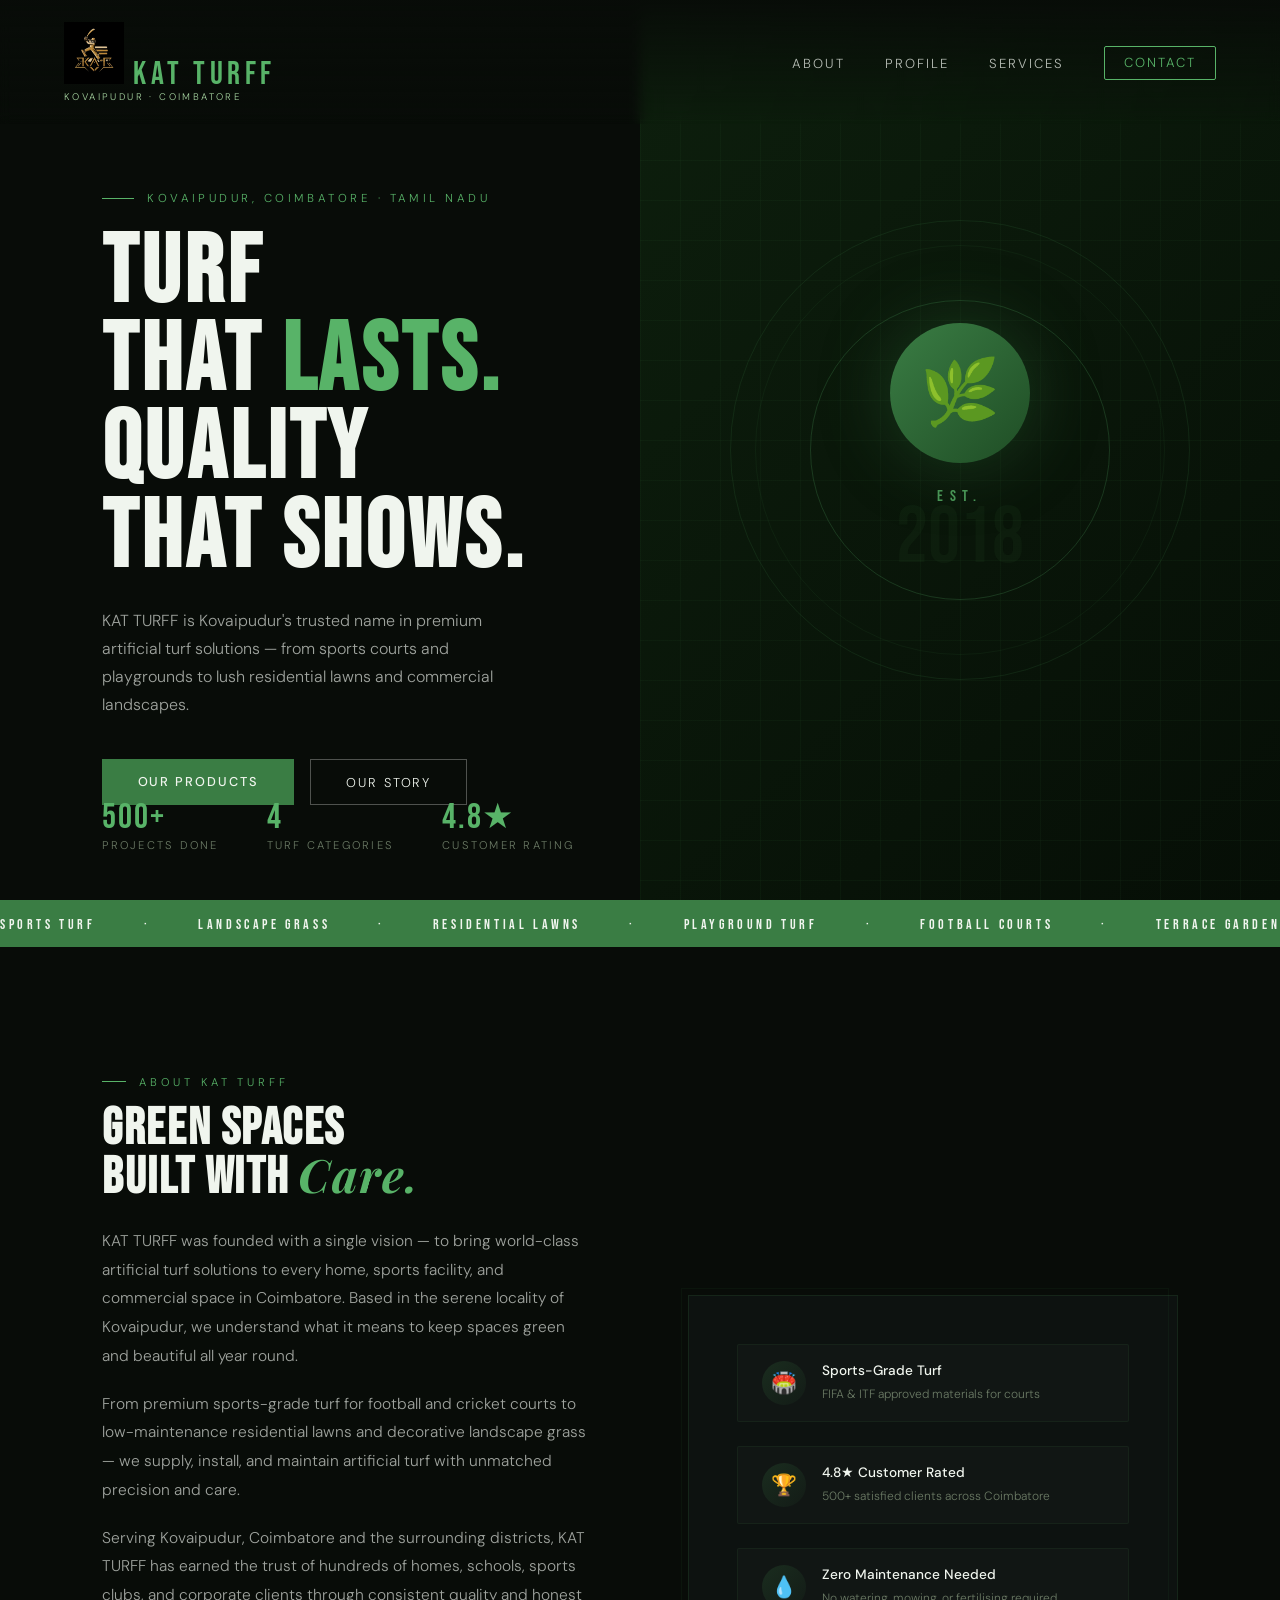
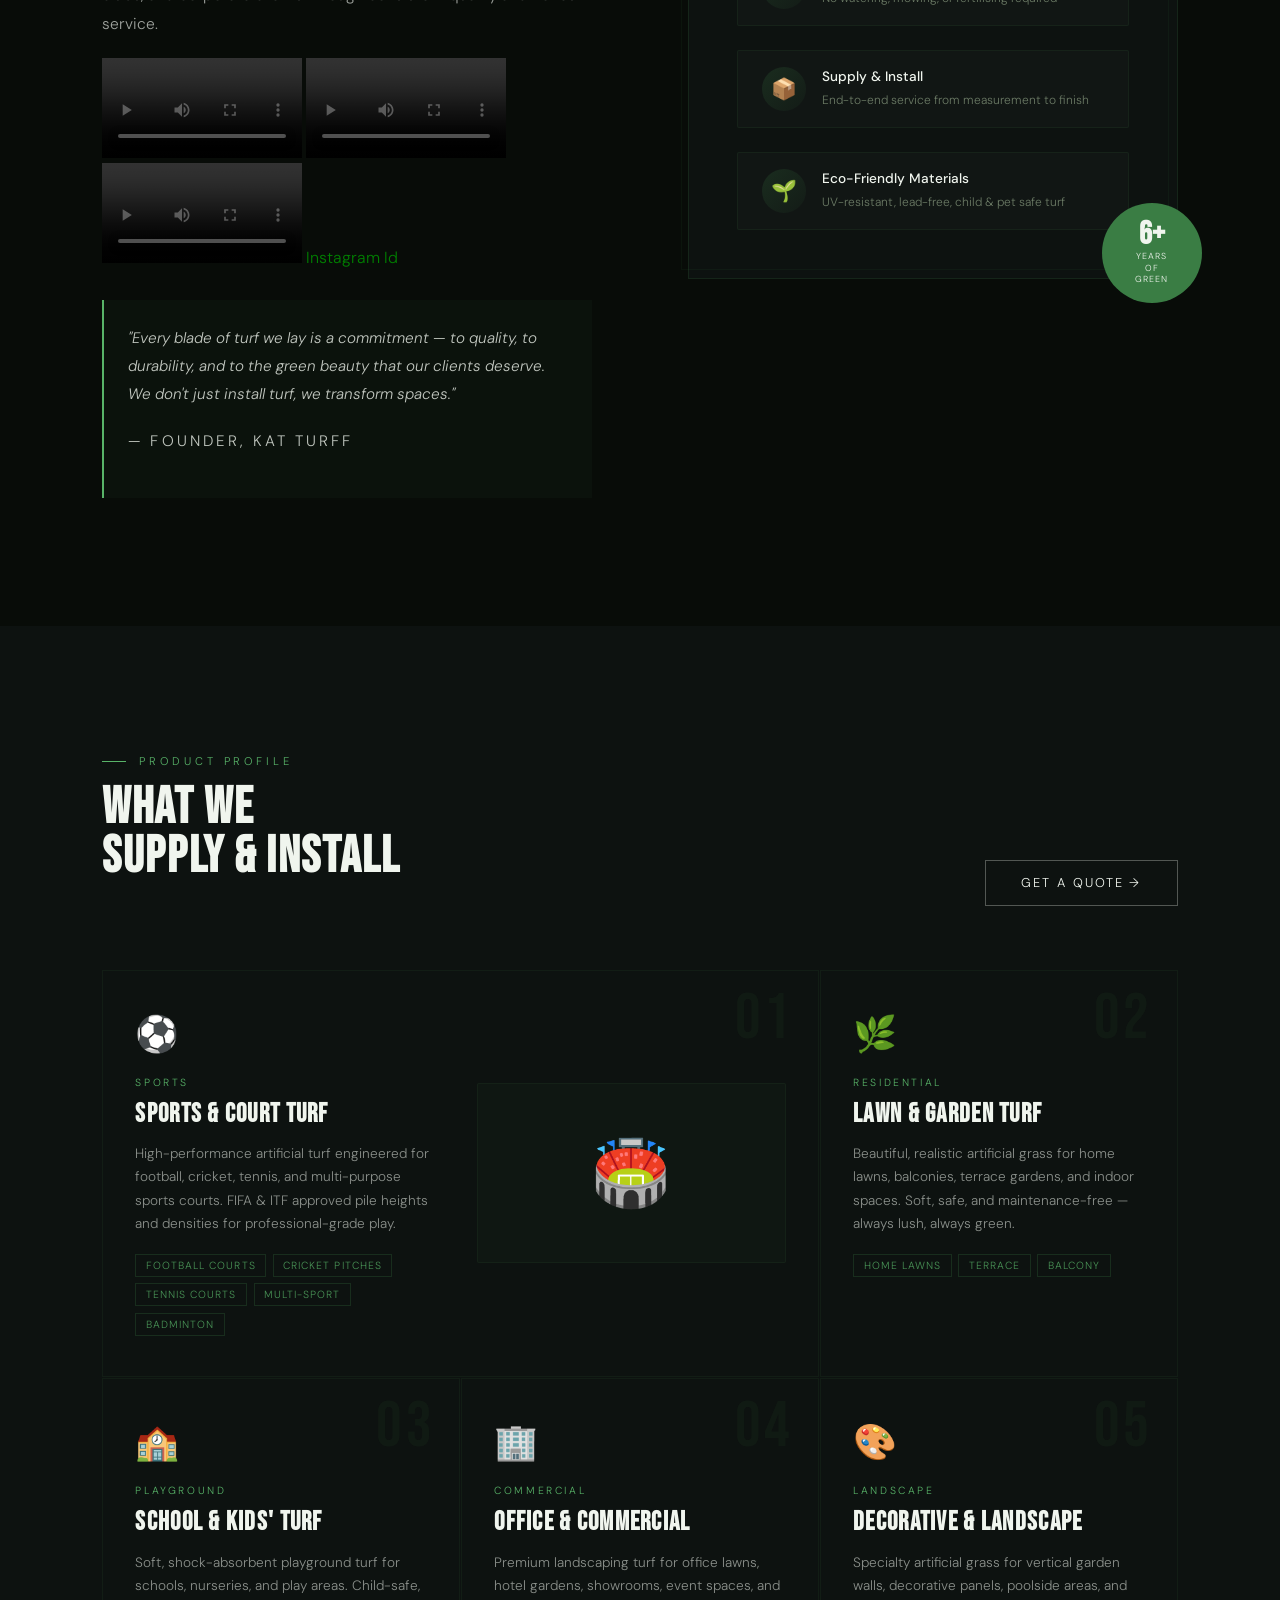
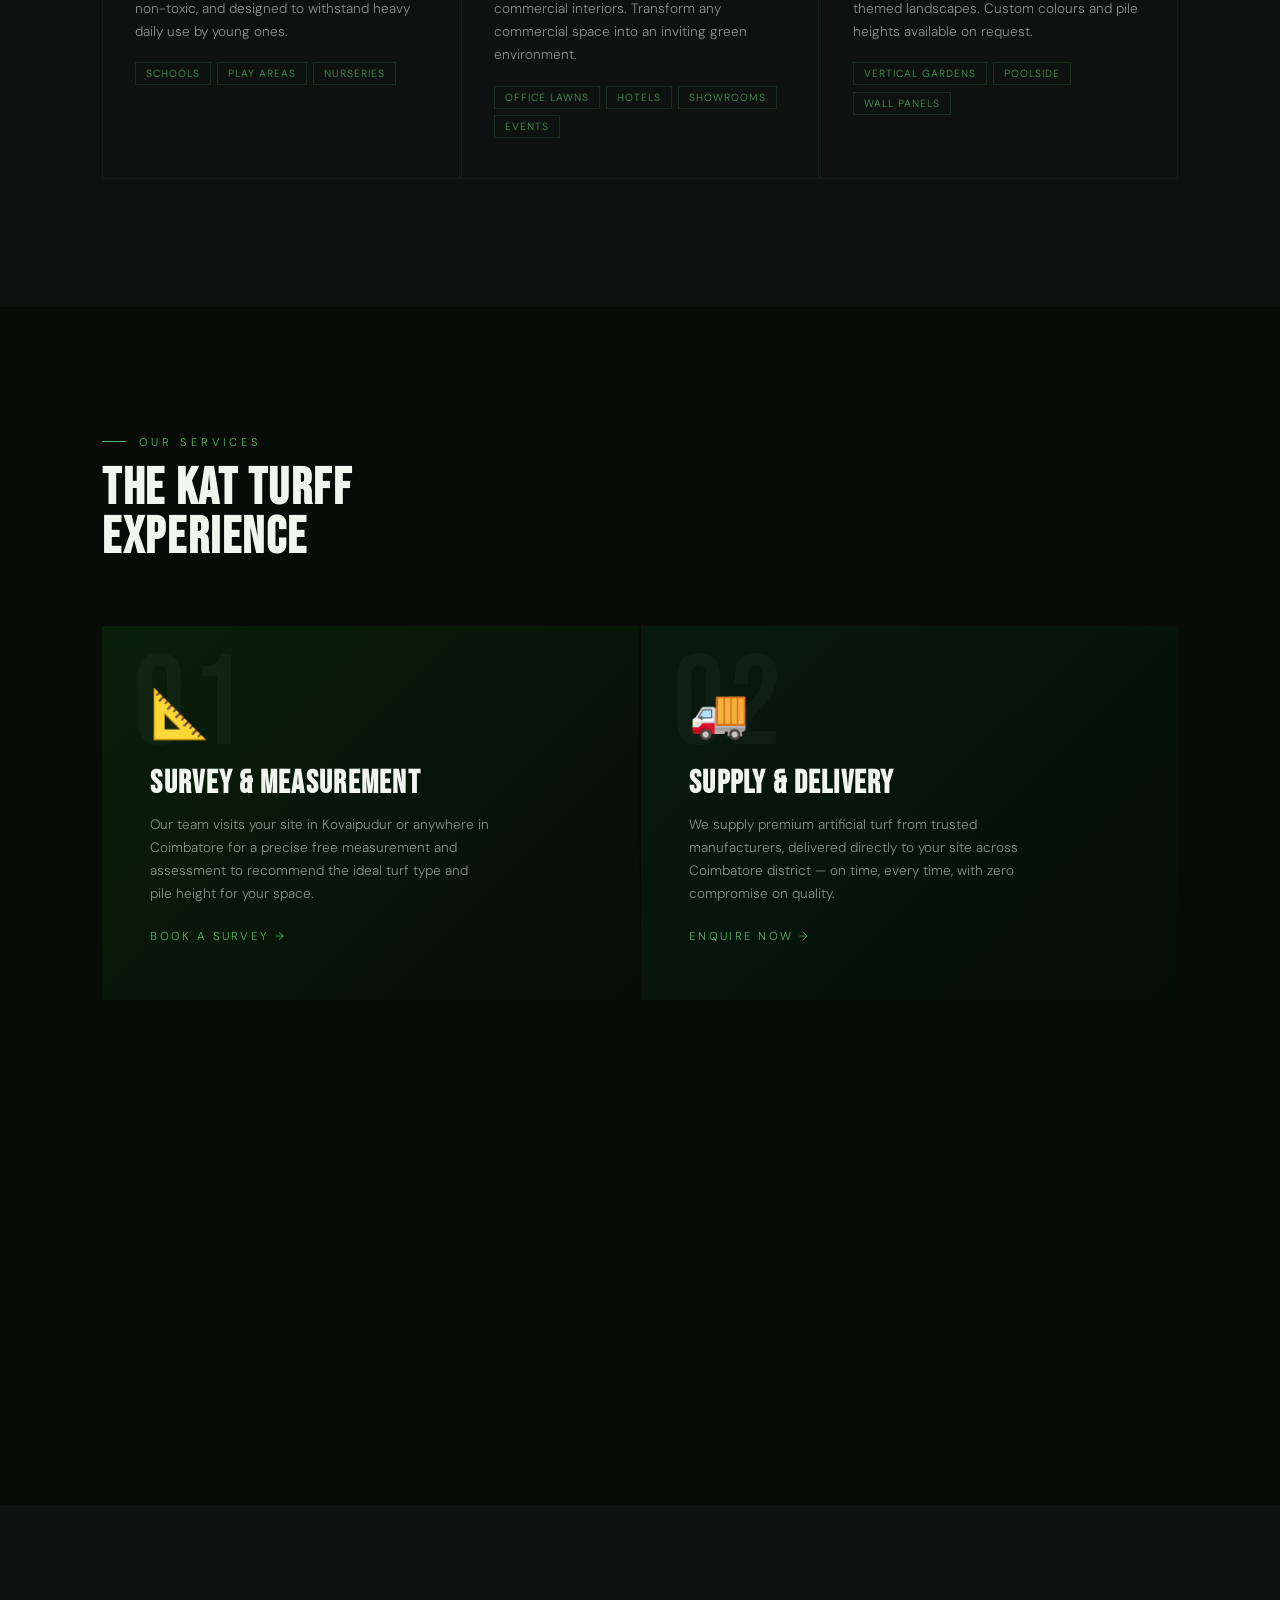
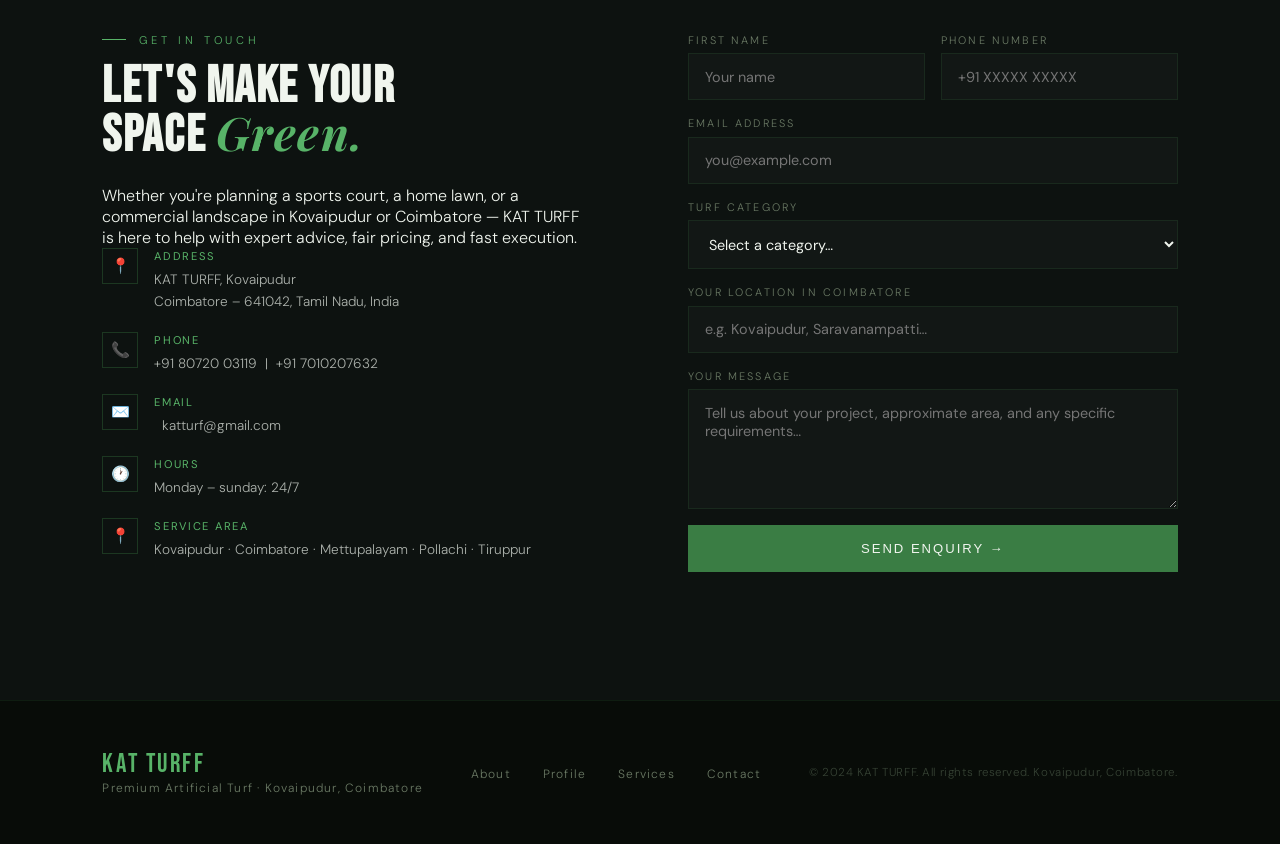
==== katturff-website.html @ ce722fb8 "first commit" ====
<!DOCTYPE html>
<html lang="en">
<head>
<meta charset="UTF-8">
<meta name="viewport" content="width=device-width, initial-scale=1.0">
<title>KAT TURFF — Premium Artificial Turf, Kovaipudur</title>
<link rel="icon" href="kat.jpeg">
<link href="https://fonts.googleapis.com/css2?family=Bebas+Neue&family=DM+Sans:ital,wght@0,300;0,400;0,500;1,300&family=Playfair+Display:ital@1&display=swap" rel="stylesheet">
<link rel="stylesheet" href="style.css">
</head>
<body>

<!-- NAV -->
<nav>
  <a href="#" class="nav-logo">
    
    <div>
      <img src="kat-removebg-preview.png" width="60px">
      KAT TURFF
      <span class="nav-logo-sub"> Kovaipudur · Coimbatore</span>
    </div>
  </a>
  <ul class="nav-links">
    <li><a href="#about">About</a></li>
    <li><a href="#profile">Profile</a></li>
    <li><a href="#services">Services</a></li>
    <li><a href="#contact" class="nav-cta">Contact</a></li>
  </ul>
</nav>

<!-- HERO -->
<section id="hero">
  <div class="hero-left">
    <p class="hero-tag">Kovaipudur, Coimbatore · Tamil Nadu</p>
    <h1>TURF<br>THAT <span>LASTS.</span><br>QUALITY<br>THAT SHOWS.</h1>
    <p class="hero-desc">KAT TURFF is Kovaipudur's trusted name in premium artificial turf solutions — from sports courts and playgrounds to lush residential lawns and commercial landscapes.</p>
    <div class="hero-btns">
      <a href="#profile" class="btn-primary">Our Products</a>
      <a href="#about" class="btn-outline">Our Story</a>
    </div>
    <div class="hero-stats">
      <div class="stat">
        <div class="stat-num">500+</div>
        <div class="stat-label">Projects Done</div>
      </div>
      <div class="stat">
        <div class="stat-num">4</div>
        <div class="stat-label">Turf Categories</div>
      </div>
      <div class="stat">
        <div class="stat-num">4.8★</div>
        <div class="stat-label">Customer Rating</div>
      </div>
    </div>
  </div>

  <div class="hero-right">
    <div class="hero-visual">
      <div class="hero-ring"></div>
      <div class="hero-ring-2"></div>
      <div class="hero-centerpiece">
        <div class="hero-icon-wrap">🌿</div>
        <div class="hero-since">Est.</div>
        <div class="hero-since-year">2018</div>
      </div>
    </div>
  </div>
</section>

<!-- TICKER STRIP -->
<div class="strip">
  <div class="strip-inner">
    <span>Sports Turf</span>
    
    <span>·</span>
    <span>Landscape Grass</span>
    <span>·</span>
    <span>Residential Lawns</span>
    <span>·</span>
    <span>Playground Turf</span>
    <span>·</span>
    <span>Football Courts</span>
    <span>·</span>
    <span>Terrace Gardens</span>
    <span>·</span>
    <span>Commercial Spaces</span>
    <span>·</span>
    <span>Sports Turf</span>
    <span>·</span>
    <span>Landscape Grass</span>
    <span>·</span>
    <span>Residential Lawns</span>
    <span>·</span>
    <span>Playground Turf</span>
    <span>·</span>
    <span>Football Courts</span>
    <span>·</span>
    <span>Terrace Gardens</span>
    <span>·</span>
    <span>Commercial Spaces</span>
    <span>·</span>
  </div>
</div>

<!-- ABOUT -->
<section id="about">
  <div class="about-text fade-up">
    <div class="section-eyebrow">About KAT TURFF</div>
    <h2>Green Spaces<br>Built with <em>Care.</em></h2>
    <p>KAT TURFF was founded with a single vision — to bring world-class artificial turf solutions to every home, sports facility, and commercial space in Coimbatore. Based in the serene locality of Kovaipudur, we understand what it means to keep spaces green and beautiful all year round.</p>
    <p>From premium sports-grade turf for football and cricket courts to low-maintenance residential lawns and decorative landscape grass — we supply, install, and maintain artificial turf with unmatched precision and care.</p>
    <p>Serving Kovaipudur, Coimbatore and the surrounding districts, KAT TURFF has earned the trust of hundreds of homes, schools, sports clubs, and corporate clients through consistent quality and honest service.</p>
     <video autoplay controls src="video.mp4" width="200px"></video>
     <video autoplay controls src="video2.mp4" width="200px"></video>
      <video autoplay controls src="video3.mp4" width="200px"></video>
      <a class="insta" href="https://www.instagram.com/kat_turf_cbe?igsh=czhsZWZicXdpN24w">instagram id</a>
    <div class="founder-card">
      <p>"Every blade of turf we lay is a commitment — to quality, to durability, and to the green beauty that our clients deserve. We don't just install turf, we transform spaces."</p>
      <p class="founder-name">— Founder, KAT TURFF</p>
    </div>
  </div>

  <div class="about-visual fade-up">
    <div class="about-img-wrap">
      <div class="about-pill">
        <div class="about-pill-icon">🏟️</div>
        <div class="about-pill-text">
          <strong>Sports-Grade Turf</strong>
          <span>FIFA & ITF approved materials for courts</span>
        </div>
      </div>
      <div class="about-pill">
        <div class="about-pill-icon">🏆</div>
        <div class="about-pill-text">
          <strong>4.8★ Customer Rated</strong>
          <span>500+ satisfied clients across Coimbatore</span>
        </div>
      </div>
      <div class="about-pill">
        <div class="about-pill-icon">💧</div>
        <div class="about-pill-text">
          <strong>Zero Maintenance Needed</strong>
          <span>No watering, mowing, or fertilising required</span>
        </div>
      </div>
      <div class="about-pill">
        <div class="about-pill-icon">📦</div>
        <div class="about-pill-text">
          <strong>Supply & Install</strong>
          <span>End-to-end service from measurement to finish</span>
        </div>
      </div>
      <div class="about-pill">
        <div class="about-pill-icon">🌱</div>
        <div class="about-pill-text">
          <strong>Eco-Friendly Materials</strong>
          <span>UV-resistant, lead-free, child & pet safe turf</span>
        </div>
      </div>
    </div>
    <div class="about-badge">
      <strong>6+</strong>
      <small>Years<br>of<br>Green</small>
    </div>
  </div>
</section>

<!-- PROFILE -->
<section id="profile">
  <div class="section-header fade-up">
    <div>
      <div class="section-eyebrow">Product Profile</div>
      <h2>What We<br>Supply & Install</h2>
    </div>
    <a href="#contact" class="btn-outline" style="white-space:nowrap">Get a Quote →</a>
  </div>

  <div class="profile-grid">

    <div class="profile-card featured fade-up">
      <div>
        <div class="profile-num">01</div>
        <span class="profile-icon">⚽</span>
        <div class="profile-cat">Sports</div>
        <h3>Sports & Court Turf</h3>
        <p>High-performance artificial turf engineered for football, cricket, tennis, and multi-purpose sports courts. FIFA & ITF approved pile heights and densities for professional-grade play.</p>
        <div class="profile-items">
          <span class="profile-tag">Football Courts</span>
          <span class="profile-tag">Cricket Pitches</span>
          <span class="profile-tag">Tennis Courts</span>
          <span class="profile-tag">Multi-Sport</span>
          <span class="profile-tag">Badminton</span>
        </div>
      </div>
      <div class="profile-visual-block">🏟️</div>
    </div>

    <div class="profile-card fade-up">
      <div class="profile-num">02</div>
      <span class="profile-icon">🌿</span>
      <div class="profile-cat">Residential</div>
      <h3>Lawn & Garden Turf</h3>
      <p>Beautiful, realistic artificial grass for home lawns, balconies, terrace gardens, and indoor spaces. Soft, safe, and maintenance-free — always lush, always green.</p>
      <div class="profile-items">
        <span class="profile-tag">Home Lawns</span>
        <span class="profile-tag">Terrace</span>
        <span class="profile-tag">Balcony</span>
      </div>
    </div>

    <div class="profile-card fade-up">
      <div class="profile-num">03</div>
      <span class="profile-icon">🏫</span>
      <div class="profile-cat">Playground</div>
      <h3>School & Kids' Turf</h3>
      <p>Soft, shock-absorbent playground turf for schools, nurseries, and play areas. Child-safe, non-toxic, and designed to withstand heavy daily use by young ones.</p>
      <div class="profile-items">
        <span class="profile-tag">Schools</span>
        <span class="profile-tag">Play Areas</span>
        <span class="profile-tag">Nurseries</span>
      </div>
    </div>

    <div class="profile-card fade-up">
      <div class="profile-num">04</div>
      <span class="profile-icon">🏢</span>
      <div class="profile-cat">Commercial</div>
      <h3>Office & Commercial</h3>
      <p>Premium landscaping turf for office lawns, hotel gardens, showrooms, event spaces, and commercial interiors. Transform any commercial space into an inviting green environment.</p>
      <div class="profile-items">
        <span class="profile-tag">Office Lawns</span>
        <span class="profile-tag">Hotels</span>
        <span class="profile-tag">Showrooms</span>
        <span class="profile-tag">Events</span>
      </div>
    </div>

    <div class="profile-card fade-up">
      <div class="profile-num">05</div>
      <span class="profile-icon">🎨</span>
      <div class="profile-cat">Landscape</div>
      <h3>Decorative & Landscape</h3>
      <p>Specialty artificial grass for vertical garden walls, decorative panels, poolside areas, and themed landscapes. Custom colours and pile heights available on request.</p>
      <div class="profile-items">
        <span class="profile-tag">Vertical Gardens</span>
        <span class="profile-tag">Poolside</span>
        <span class="profile-tag">Wall Panels</span>
      </div>
    </div>

  </div>
</section>

<!-- SERVICES -->
<section id="services">
  <div class="section-eyebrow fade-up">Our Services</div>
  <h2 class="fade-up">The KAT TURFF<br>Experience</h2>

  <div class="services-grid">

    <div class="service-card sport fade-up">
      <div class="service-border"></div>
      <div class="service-bg-num">01</div>
      <div class="service-icon">📐</div>
      <h3>Survey & Measurement</h3>
      <p>Our team visits your site in Kovaipudur or anywhere in Coimbatore for a precise free measurement and assessment to recommend the ideal turf type and pile height for your space.</p>
      <a href="#contact" class="service-link">Book a Survey →</a>
    </div>

    <div class="service-card landscape fade-up">
      <div class="service-border"></div>
      <div class="service-bg-num">02</div>
      <div class="service-icon">🚚</div>
      <h3>Supply & Delivery</h3>
      <p>We supply premium artificial turf from trusted manufacturers, delivered directly to your site across Coimbatore district — on time, every time, with zero compromise on quality.</p>
      <a href="#contact" class="service-link">Enquire Now →</a>
    </div>

    <div class="service-card residential fade-up">
      <div class="service-border"></div>
      <div class="service-bg-num">03</div>
      <div class="service-icon">🔧</div>
      <h3>Professional Installation</h3>
      <p>Skilled installation crew for all surface types — concrete, mud, wood, or existing flooring. Proper base preparation, jointing, and infill done right for a lasting, seamless finish.</p>
      <a href="#contact" class="service-link">Get Installed →</a>
    </div>

    <div class="service-card playground fade-up">
      <div class="service-border"></div>
      <div class="service-bg-num">04</div>
      <div class="service-icon">🛠️</div>
      <h3>Maintenance & Repair</h3>
      <p>Post-installation care, repairs, and periodic maintenance packages to keep your turf looking pristine for years. Serving homes, schools, clubs, and corporates across Coimbatore.</p>
      <a href="#contact" class="service-link">Schedule Care →</a>
    </div>

  </div>
</section>

<!-- CONTACT -->
<section id="contact">
  <div class="fade-up">
    <div class="section-eyebrow">Get In Touch</div>
    <h2>Let's Make Your<br>Space <em>Green.</em></h2>
    <p>Whether you're planning a sports court, a home lawn, or a commercial landscape in Kovaipudur or Coimbatore — KAT TURFF is here to help with expert advice, fair pricing, and fast execution.</p>

    <div class="contact-details">
      <div class="contact-item">
        <div class="contact-item-icon">📍</div>
        <div class="contact-item-text">
          <strong>Address</strong>
          KAT TURFF, Kovaipudur<br>
          Coimbatore – 641042, Tamil Nadu, India
        </div>
      </div>
      <div class="contact-item">
        <div class="contact-item-icon">📞</div>
        <div class="contact-item-text">
          <strong>Phone</strong>
          +91 80720 03119 &nbsp;|&nbsp; +91 7010207632
        </div>
      </div>
      <div class="contact-item">
        <div class="contact-item-icon">✉️</div>
        <div class="contact-item-text">
          <strong>Email</strong>
          &nbsp; katturf@gmail.com
        </div>
      </div>
      <div class="contact-item">
        <div class="contact-item-icon">🕐</div>
        <div class="contact-item-text">
          <strong>Hours</strong>
          Monday – sunday: 24/7
        </div>
      </div>
      <div class="contact-item">
        <div class="contact-item-icon">📍</div>
        <div class="contact-item-text">
          <strong>Service Area</strong>
          Kovaipudur · Coimbatore · Mettupalayam · Pollachi · Tiruppur
        </div>
      </div>
    </div>
  </div>

  <div class="fade-up">
    <div class="contact-form">
      <div class="form-row">
        <div class="form-group">
          <label>First Name</label>
          <input type="text" placeholder="Your name">
        </div>
        <div class="form-group">
          <label>Phone Number</label>
          <input type="tel" placeholder="+91 XXXXX XXXXX">
        </div>
      </div>
      <div class="form-group">
        <label>Email Address</label>
        <input type="email" placeholder="you@example.com">
      </div>
      <div class="form-group">
        <label>Turf Category</label>
        <select>
          <option value="">Select a category…</option>
          <option>Sports & Court Turf</option>
          <option>Residential Lawn & Garden</option>
          <option>School & Playground Turf</option>
          <option>Commercial & Office Landscape</option>
          <option>Decorative & Vertical Garden</option>
          <option>Maintenance / Repair</option>
        </select>
      </div>
      <div class="form-group">
        <label>Your Location in Coimbatore</label>
        <input type="text" placeholder="e.g. Kovaipudur, Saravanampatti…">
      </div>
      <div class="form-group">
        <label>Your Message</label>
        <textarea placeholder="Tell us about your project, approximate area, and any specific requirements…"></textarea>
      </div>
      <button class="btn-primary" style="width:100%;padding:1rem;font-size:0.82rem;border:none;cursor:pointer;" onclick="alert('Thank you! KAT TURFF will get back to you shortly.')">
        Send Enquiry →
      </button>
    </div>
  </div>
</section>

<!-- FOOTER -->
<footer>
  <div>
    <div class="footer-logo">KAT TURFF</div>
    <div class="footer-tagline">Premium Artificial Turf · Kovaipudur, Coimbatore</div>
  </div>
  <ul class="footer-links">
    <li><a href="#about">About</a></li>
    <li><a href="#profile">Profile</a></li>
    <li><a href="#services">Services</a></li>
    <li><a href="#contact">Contact</a></li>
  </ul>
  <div class="footer-copy">© 2024 KAT TURFF. All rights reserved. Kovaipudur, Coimbatore.</div>
</footer>

<script>
  // Scroll animation
  const observer = new IntersectionObserver((entries) => {
    entries.forEach((entry, i) => {
      if (entry.isIntersecting) {
        setTimeout(() => entry.target.classList.add('visible'), i * 100);
      }
    });
  }, { threshold: 0.12 });

  document.querySelectorAll('.fade-up').forEach(el => observer.observe(el));
</script>
</body>
</html>
---- style.css ----
:root {
    --black: #080c08;
    --white: #f0f5ee;
    --green: #3a7d44;
    --green-light: #58b368;
    --green-pale: #a8d5a2;
    --earth: #5c4a2a;
    --muted: #6b7a65;
    --card-bg: #0d1210;
    --dark-green: #1a2e1a;
  }

  *, *::before, *::after { box-sizing: border-box; margin: 0; padding: 0; }
  html { scroll-behavior: smooth; }

  body {
    background: var(--black);
    color: var(--white);
    font-family: 'DM Sans', sans-serif;
    font-weight: 300;
    overflow-x: hidden;
  }

  /* ── NAV ── */
  nav {
    position: fixed; top: 0; left: 0; right: 0; z-index: 100;
    display: flex; align-items: center; justify-content: space-between;
    padding: 1.4rem 5vw;
    background: linear-gradient(to bottom, rgba(8,12,8,0.97), transparent);
    backdrop-filter: blur(6px);
  }
  .insta{
    text-decoration: none;
    text-transform: capitalize;
    color: green;
    margin-bottom: 2px var(--black);
  }

  .nav-logo {
    font-family: 'Bebas Neue', sans-serif;
    font-size: 2rem;
    letter-spacing: 0.14em;
    color: var(--green-light);
    text-decoration: none;
    display: flex; align-items: center; gap: 0.5rem;
  }
  .nav-logo-sub {
    font-family: 'DM Sans', sans-serif;
    font-size: 0.6rem;
    letter-spacing: 0.25em;
    text-transform: uppercase;
    color: var(--green-pale);
    font-weight: 300;
    display: block;
    line-height: 1;
    margin-top: -2px;
  }

  .nav-links { display: flex; gap: 2.5rem; list-style: none; }
  .nav-links a {
    color: var(--white);
    text-decoration: none;
    font-size: 0.82rem;
    letter-spacing: 0.15em;
    text-transform: uppercase;
    opacity: 0.75;
    transition: opacity 0.2s, color 0.2s;
  }
  .nav-links a:hover { opacity: 1; color: var(--green-light); }

  .nav-cta {
    border: 1px solid var(--green-light);
    color: var(--green-light) !important;
    padding: 0.45rem 1.2rem;
    border-radius: 2px;
    opacity: 1 !important;
  }
  .nav-cta:hover { background: var(--green-light); color: var(--black) !important; }

  /* ── HERO ── */
  #hero {
    min-height: 100vh;
    display: grid;
    grid-template-columns: 1fr 1fr;
    position: relative;
    overflow: hidden;
  }

  .hero-left {
    display: flex; flex-direction: column; justify-content: center;
    padding: 10rem 5vw 4rem 8vw;
    position: relative; z-index: 2;
  }

  .hero-tag {
    font-size: 0.72rem;
    letter-spacing: 0.3em;
    text-transform: uppercase;
    color: var(--green-light);
    margin-bottom: 1.5rem;
    display: flex; align-items: center; gap: 0.8rem;
  }
  .hero-tag::before { content: ''; width: 2rem; height: 1px; background: var(--green-light); }

  h1 {
    font-family: 'Bebas Neue', sans-serif;
    font-size: clamp(3.5rem, 7.5vw, 7.5rem);
    line-height: 0.92;
    letter-spacing: 0.04em;
    margin-bottom: 1.5rem;
  }
  h1 span { color: var(--green-light); }

  .hero-desc {
    max-width: 420px;
    font-size: 1rem;
    line-height: 1.75;
    color: rgba(240,245,238,0.65);
    margin-bottom: 2.5rem;
  }

  .hero-btns { display: flex; gap: 1rem; flex-wrap: wrap; }

  .btn-primary {
    background: var(--green);
    color: var(--white);
    padding: 0.85rem 2.2rem;
    font-size: 0.8rem;
    letter-spacing: 0.15em;
    text-transform: uppercase;
    text-decoration: none;
    font-weight: 500;
    border: none; cursor: pointer;
    transition: background 0.2s, transform 0.15s;
  }
  .btn-primary:hover { background: var(--green-light); transform: translateY(-1px); }

  .btn-outline {
    border: 1px solid rgba(240,245,238,0.3);
    color: var(--white);
    padding: 0.85rem 2.2rem;
    font-size: 0.8rem;
    letter-spacing: 0.15em;
    text-transform: uppercase;
    text-decoration: none;
    transition: border-color 0.2s, color 0.2s;
  }
  .btn-outline:hover { border-color: var(--green-light); color: var(--green-light); }

  .hero-right {
    position: relative;
    background: linear-gradient(135deg, #0d1f0d 0%, #060e06 100%);
    display: flex; align-items: center; justify-content: center;
    overflow: hidden;
  }

  /* Turf grid background */
  .hero-right::before {
    content: '';
    position: absolute; inset: 0;
    background-image:
      linear-gradient(rgba(58,125,68,0.07) 1px, transparent 1px),
      linear-gradient(90deg, rgba(58,125,68,0.07) 1px, transparent 1px);
    background-size: 40px 40px;
  }

  .hero-visual {
    position: absolute; inset: 0;
    display: flex; align-items: center; justify-content: center;
  }

  .hero-ring {
    width: 460px; height: 460px;
    border: 1px solid rgba(58,125,68,0.18);
    border-radius: 50%;
    position: absolute;
    animation: spin 70s linear infinite;
  }
  .hero-ring::before {
    content: '';
    position: absolute; inset: 24px;
    border: 1px solid rgba(58,125,68,0.1);
    border-radius: 50%;
  }
  .hero-ring-2 {
    width: 300px; height: 300px;
    border: 1px solid rgba(88,179,104,0.22);
    border-radius: 50%;
    position: absolute;
    animation: spin 45s linear infinite reverse;
  }

  @keyframes spin { to { transform: rotate(360deg); } }

  .hero-centerpiece {
    position: relative; z-index: 2;
    text-align: center;
  }
  .hero-icon-wrap {
    width: 140px; height: 140px;
    background: linear-gradient(135deg, var(--green) 0%, #1f4d25 100%);
    border-radius: 50%;
    display: flex; align-items: center; justify-content: center;
    margin: 0 auto 1.5rem;
    font-size: 4rem;
    box-shadow: 0 0 70px rgba(58,125,68,0.35);
  }
  .hero-since {
    font-family: 'Bebas Neue', sans-serif;
    font-size: 1rem;
    letter-spacing: 0.4em;
    color: var(--green-light);
    opacity: 0.8;
  }
  .hero-since-year {
    font-family: 'Bebas Neue', sans-serif;
    font-size: 5rem;
    color: rgba(58,125,68,0.08);
    line-height: 1;
    margin-top: -0.5rem;
  }

  .hero-stats {
    position: absolute; bottom: 3rem; left: 8vw;
    display: flex; gap: 3rem; z-index: 2;
  }
  .stat { text-align: left; }
  .stat-num {
    font-family: 'Bebas Neue', sans-serif;
    font-size: 2.2rem;
    color: var(--green-light);
    letter-spacing: 0.05em;
    line-height: 1;
  }
  .stat-label {
    font-size: 0.7rem;
    letter-spacing: 0.2em;
    text-transform: uppercase;
    color: var(--muted);
    margin-top: 0.2rem;
  }

  /* ── TICKER STRIP ── */
  .strip {
    background: var(--green);
    padding: 0.8rem 0;
    overflow: hidden;
    white-space: nowrap;
  }
  .strip-inner {
    display: inline-flex; gap: 3rem;
    animation: ticker 22s linear infinite;
    font-family: 'Bebas Neue', sans-serif;
    font-size: 0.9rem;
    letter-spacing: 0.25em;
    color: var(--white);
  }
  @keyframes ticker { from { transform: translateX(0); } to { transform: translateX(-50%); } }

  /* ── ABOUT ── */
  #about {
    padding: 8rem 8vw;
    display: grid;
    grid-template-columns: 1fr 1fr;
    gap: 6rem;
    align-items: center;
  }

  .section-eyebrow {
    font-size: 0.7rem;
    letter-spacing: 0.35em;
    text-transform: uppercase;
    color: var(--green-light);
    margin-bottom: 1rem;
    display: flex; align-items: center; gap: 0.8rem;
  }
  .section-eyebrow::before { content: ''; width: 1.5rem; height: 1px; background: var(--green-light); }

  h2 {
    font-family: 'Bebas Neue', sans-serif;
    font-size: clamp(2.5rem, 4vw, 4.5rem);
    line-height: 0.95;
    letter-spacing: 0.03em;
    margin-bottom: 1.5rem;
  }
  h2 em {
    font-family: 'Playfair Display', serif;
    font-style: italic;
    color: var(--green-light);
    font-size: 0.9em;
  }

  .about-text p {
    color: rgba(240,245,238,0.65);
    line-height: 1.85;
    margin-bottom: 1.2rem;
    font-size: 0.97rem;
  }

  .founder-card {
    margin-top: 2rem;
    padding: 1.5rem;
    border-left: 2px solid var(--green-light);
    background: rgba(58,125,68,0.06);
  }
  .founder-card p {
    font-style: italic;
    color: rgba(240,245,238,0.8) !important;
    font-size: 0.95rem !important;
  }
  .founder-name {
    margin-top: 0.8rem;
    font-size: 0.75rem !important;
    letter-spacing: 0.2em;
    text-transform: uppercase;
    color: var(--green-light) !important;
    font-style: normal !important;
  }

  .about-visual { position: relative; }
  .about-img-wrap {
    position: relative;
    background: var(--card-bg);
    border: 1px solid rgba(58,125,68,0.18);
    padding: 3rem;
    display: flex; flex-direction: column; gap: 1.5rem;
  }
  .about-img-wrap::before {
    content: '';
    position: absolute; top: -8px; left: -8px;
    right: 8px; bottom: 8px;
    border: 1px solid rgba(58,125,68,0.08);
    pointer-events: none;
  }

  .about-pill {
    display: flex; align-items: center; gap: 1rem;
    padding: 1rem 1.5rem;
    background: rgba(255,255,255,0.02);
    border: 1px solid rgba(58,125,68,0.12);
    border-radius: 2px;
  }
  .about-pill-icon {
    width: 44px; height: 44px;
    background: linear-gradient(135deg, rgba(58,125,68,0.22), rgba(58,125,68,0.05));
    border-radius: 50%;
    display: flex; align-items: center; justify-content: center;
    font-size: 1.3rem; flex-shrink: 0;
  }
  .about-pill-text strong {
    display: block;
    font-size: 0.85rem;
    font-weight: 500;
    color: var(--white);
    margin-bottom: 0.15rem;
  }
  .about-pill-text span {
    font-size: 0.75rem;
    color: var(--muted);
  }

  .about-badge {
    position: absolute; bottom: -1.5rem; right: -1.5rem;
    width: 100px; height: 100px;
    background: var(--green);
    border-radius: 50%;
    display: flex; flex-direction: column; align-items: center; justify-content: center;
    color: var(--white);
  }
  .about-badge strong {
    font-family: 'Bebas Neue', sans-serif;
    font-size: 2rem; line-height: 1;
  }
  .about-badge small {
    font-size: 0.55rem;
    letter-spacing: 0.1em;
    text-transform: uppercase;
    text-align: center;
    line-height: 1.3;
    padding: 0 0.5rem;
  }

  /* ── PROFILE ── */
  #profile {
    padding: 8rem 8vw;
    background: #0d1210;
  }
  .section-header {
    display: flex; justify-content: space-between; align-items: flex-end;
    margin-bottom: 4rem;
  }

  .profile-grid {
    display: grid;
    grid-template-columns: repeat(3, 1fr);
    gap: 1.5px;
  }

  .profile-card {
    position: relative;
    background: var(--card-bg);
    padding: 2.5rem 2rem;
    border: 1px solid rgba(58,125,68,0.1);
    overflow: hidden;
    transition: border-color 0.3s, transform 0.3s;
    cursor: pointer;
  }
  .profile-card:hover {
    border-color: rgba(58,125,68,0.45);
    transform: translateY(-4px);
    z-index: 1;
  }
  .profile-card::after {
    content: '';
    position: absolute; bottom: 0; left: 0; right: 0;
    height: 2px;
    background: linear-gradient(90deg, var(--green-light), transparent);
    transform: scaleX(0);
    transform-origin: left;
    transition: transform 0.4s;
  }
  .profile-card:hover::after { transform: scaleX(1); }
  .profile-card.featured {
    grid-column: span 2;
    display: grid;
    grid-template-columns: 1fr 1fr;
    gap: 2rem;
    align-items: center;
  }

  .profile-num {
    font-family: 'Bebas Neue', sans-serif;
    font-size: 4rem;
    color: rgba(58,125,68,0.08);
    line-height: 1;
    position: absolute; top: 1rem; right: 1.5rem;
    letter-spacing: 0.05em;
  }
  .profile-icon { font-size: 2.2rem; margin-bottom: 1.2rem; display: block; }
  .profile-cat {
    font-size: 0.65rem;
    letter-spacing: 0.25em;
    text-transform: uppercase;
    color: var(--green-light);
    margin-bottom: 0.6rem;
  }
  .profile-card h3 {
    font-family: 'Bebas Neue', sans-serif;
    font-size: 1.6rem;
    letter-spacing: 0.05em;
    margin-bottom: 0.8rem;
  }
  .profile-card p {
    font-size: 0.85rem;
    line-height: 1.7;
    color: rgba(240,245,238,0.55);
  }
  .profile-items {
    margin-top: 1.2rem;
    display: flex; flex-wrap: wrap; gap: 0.4rem;
  }
  .profile-tag {
    font-size: 0.65rem;
    letter-spacing: 0.1em;
    text-transform: uppercase;
    border: 1px solid rgba(58,125,68,0.25);
    color: rgba(88,179,104,0.8);
    padding: 0.25rem 0.6rem;
  }
  .profile-visual-block {
    background: rgba(58,125,68,0.05);
    border: 1px solid rgba(58,125,68,0.1);
    border-radius: 2px;
    height: 180px;
    display: flex; align-items: center; justify-content: center;
    font-size: 4rem;
  }

  /* ── SERVICES (replacing DIVISIONS) ── */
  #services {
    padding: 8rem 8vw;
  }
  .services-grid {
    display: grid;
    grid-template-columns: 1fr 1fr;
    gap: 2px;
    margin-top: 4rem;
  }

  .service-card {
    position: relative;
    padding: 3.5rem 3rem;
    overflow: hidden;
    cursor: pointer;
    min-height: 300px;
    display: flex; flex-direction: column; justify-content: flex-end;
  }
  .service-card.sport { background: linear-gradient(135deg, #0a1f0a 0%, #050e05 100%); }
  .service-card.landscape { background: linear-gradient(135deg, #081a10 0%, #040e08 100%); }
  .service-card.residential { background: linear-gradient(135deg, #101a08 0%, #080e04 100%); }
  .service-card.playground { background: linear-gradient(135deg, #0a1508 0%, #050c04 100%); }

  .service-bg-num {
    position: absolute; top: 1rem; left: 2rem;
    font-family: 'Bebas Neue', sans-serif;
    font-size: 8rem;
    color: rgba(255,255,255,0.03);
    line-height: 1;
    letter-spacing: 0.05em;
  }
  .service-icon { font-size: 3rem; margin-bottom: 1.2rem; }
  .service-card h3 {
    font-family: 'Bebas Neue', sans-serif;
    font-size: 2rem;
    letter-spacing: 0.04em;
    margin-bottom: 0.6rem;
  }
  .service-card p {
    font-size: 0.85rem;
    line-height: 1.7;
    color: rgba(240,245,238,0.55);
    max-width: 340px;
  }
  .service-link {
    margin-top: 1.5rem;
    font-size: 0.72rem;
    letter-spacing: 0.2em;
    text-transform: uppercase;
    color: var(--green-light);
    text-decoration: none;
    display: inline-flex; align-items: center; gap: 0.6rem;
    transition: gap 0.2s;
  }
  .service-link:hover { gap: 1rem; }

  .service-border {
    position: absolute; top: 0; left: 0;
    width: 2px; height: 0;
    background: var(--green-light);
    transition: height 0.5s ease;
  }
  .service-card:hover .service-border { height: 100%; }

  /* ── CONTACT ── */
  #contact {
    padding: 8rem 8vw;
    background: #0d1210;
    display: grid;
    grid-template-columns: 1fr 1fr;
    gap: 6rem;
    align-items: start;
  }
  .contact-info p {
    font-size: 0.95rem;
    line-height: 1.8;
    color: rgba(240,245,238,0.6);
    margin-bottom: 2.5rem;
    max-width: 400px;
  }
  .contact-details { display: flex; flex-direction: column; gap: 1.2rem; }
  .contact-item { display: flex; gap: 1rem; align-items: flex-start; }
  .contact-item-icon {
    width: 36px; height: 36px;
    border: 1px solid rgba(58,125,68,0.35);
    display: flex; align-items: center; justify-content: center;
    font-size: 0.95rem; flex-shrink: 0;
    color: var(--green-light);
  }
  .contact-item-text {
    font-size: 0.85rem;
    line-height: 1.6;
    color: rgba(240,245,238,0.7);
  }
  .contact-item-text strong {
    display: block;
    font-size: 0.7rem;
    letter-spacing: 0.15em;
    text-transform: uppercase;
    color: var(--green-light);
    margin-bottom: 0.2rem;
    font-weight: 400;
  }
  .contact-form { display: flex; flex-direction: column; gap: 1rem; }
  .form-group { display: flex; flex-direction: column; gap: 0.4rem; }
  .form-group label {
    font-size: 0.68rem;
    letter-spacing: 0.2em;
    text-transform: uppercase;
    color: var(--muted);
  }
  .form-group input, .form-group textarea, .form-group select {
    background: rgba(255,255,255,0.02);
    border: 1px solid rgba(58,125,68,0.18);
    color: var(--white);
    padding: 0.85rem 1rem;
    font-family: 'DM Sans', sans-serif;
    font-size: 0.9rem;
    outline: none;
    transition: border-color 0.2s;
  }
  .form-group input:focus, .form-group textarea:focus, .form-group select:focus {
    border-color: var(--green-light);
  }
  .form-group textarea { resize: vertical; min-height: 120px; }
  .form-group select option { background: var(--black); }
  .form-row { display: grid; grid-template-columns: 1fr 1fr; gap: 1rem; }

  /* ── FOOTER ── */
  footer {
    border-top: 1px solid rgba(58,125,68,0.15);
    padding: 3rem 8vw;
    display: flex; justify-content: space-between; align-items: center;
    flex-wrap: wrap; gap: 1rem;
  }
  .footer-logo {
    font-family: 'Bebas Neue', sans-serif;
    font-size: 1.6rem;
    letter-spacing: 0.1em;
    color: var(--green-light);
  }
  .footer-tagline { font-size: 0.75rem; color: var(--muted); letter-spacing: 0.1em; }
  .footer-links { display: flex; gap: 2rem; list-style: none; }
  .footer-links a {
    font-size: 0.75rem;
    color: var(--muted);
    text-decoration: none;
    letter-spacing: 0.1em;
    transition: color 0.2s;
  }
  .footer-links a:hover { color: var(--green-light); }
  .footer-copy {
    font-size: 0.72rem;
    color: rgba(100,120,95,0.5);
    letter-spacing: 0.05em;
  }

  /* ── ANIMATIONS ── */
  .fade-up {
    opacity: 0;
    transform: translateY(30px);
    transition: opacity 0.8s ease, transform 0.8s ease;
  }
  .fade-up.visible { opacity: 1; transform: translateY(0); }

  /* ── RESPONSIVE ── */
  @media (max-width: 400px){
    .nav-links a {
      font-size: 8px;
      font-weight: 500;
      
        }
      video{
        width: 140px;
      }  
  }
  @media (max-width: 900px) {
    #hero { grid-template-columns: 1fr; }
    .hero-right { display: none; }
    #about, #contact { grid-template-columns: 1fr; gap: 3rem; }
    .profile-grid { grid-template-columns: 1fr; }
    .profile-card.featured { grid-column: 1; grid-template-columns: 1fr; }
    .services-grid { grid-template-columns: 1fr; }
    .section-header { flex-direction: column; gap: 1rem; align-items: flex-start; }
    .hero-stats { gap: 2rem; }
    nav { padding: 1rem 4vw; }
    .nav-links { gap: 1.5rem; }
    .about-badge { display: none; }
    .form-row { grid-template-columns: 1fr; }
  }
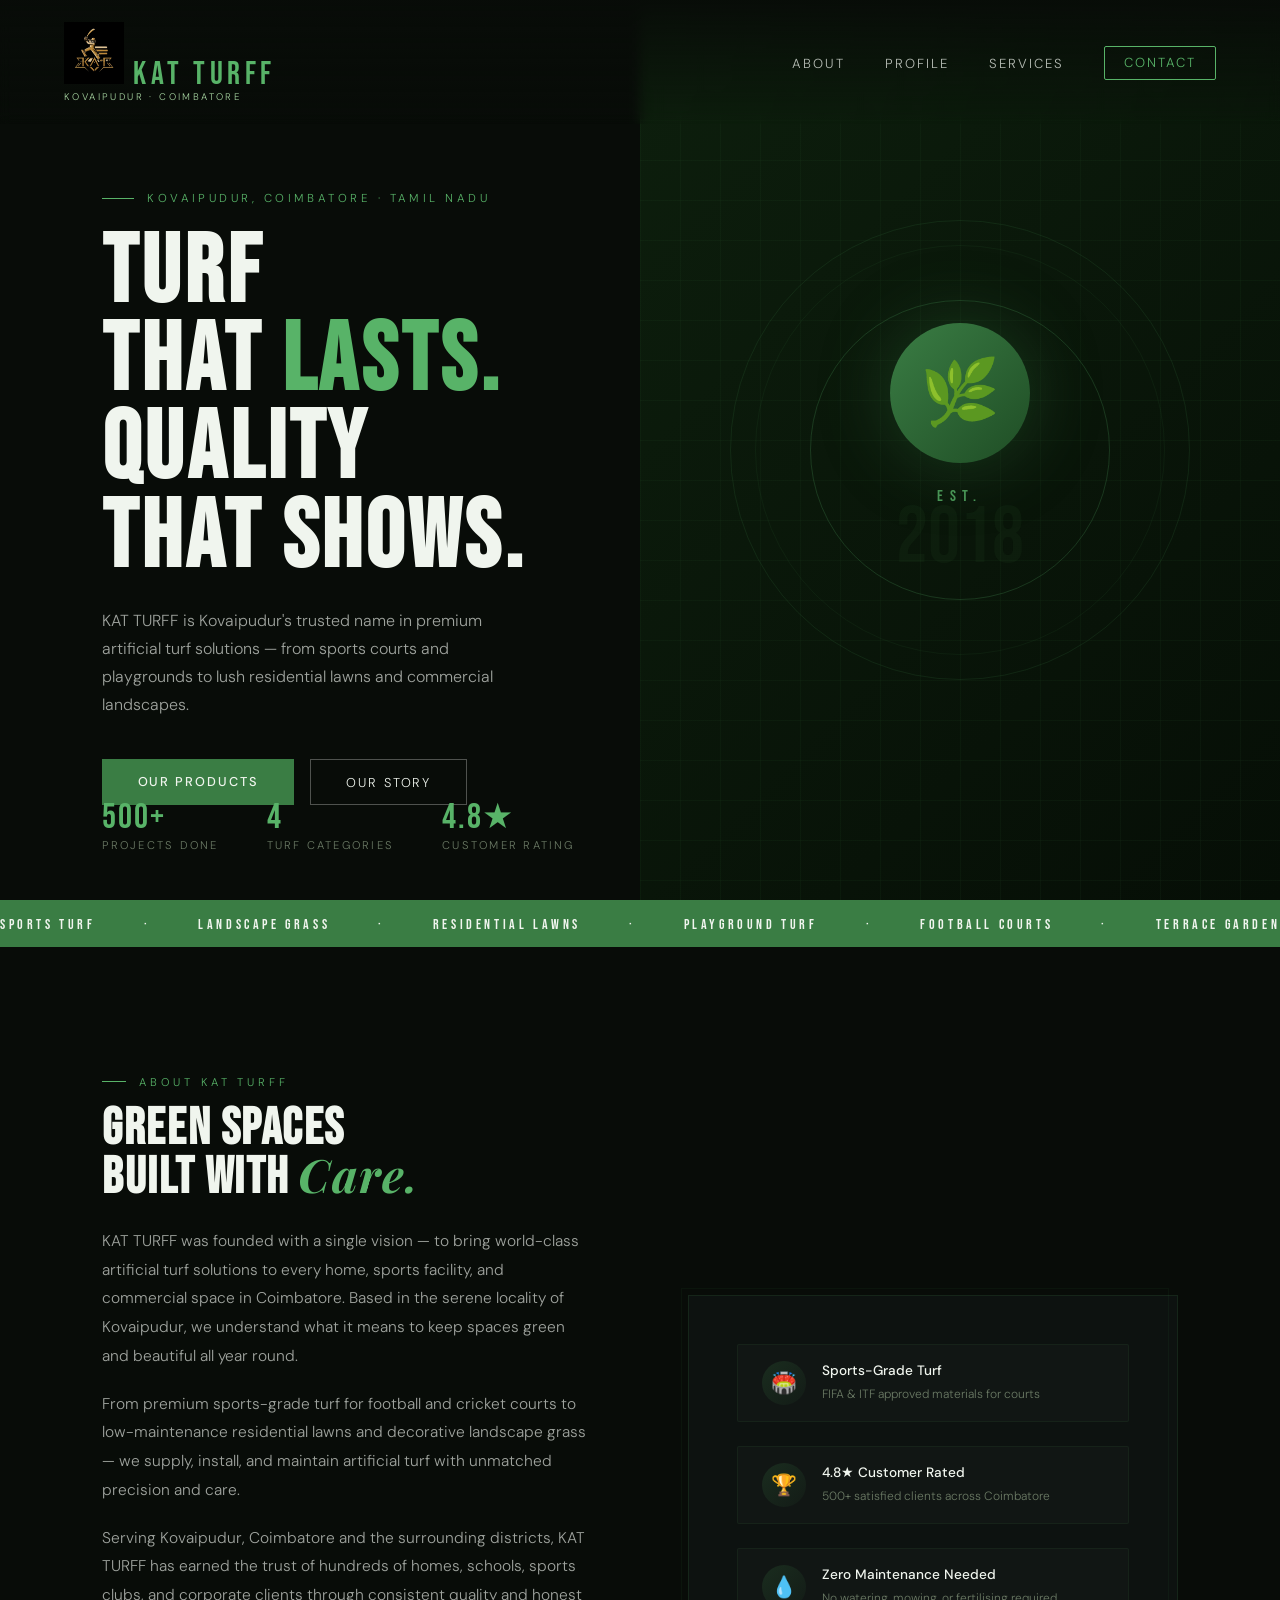
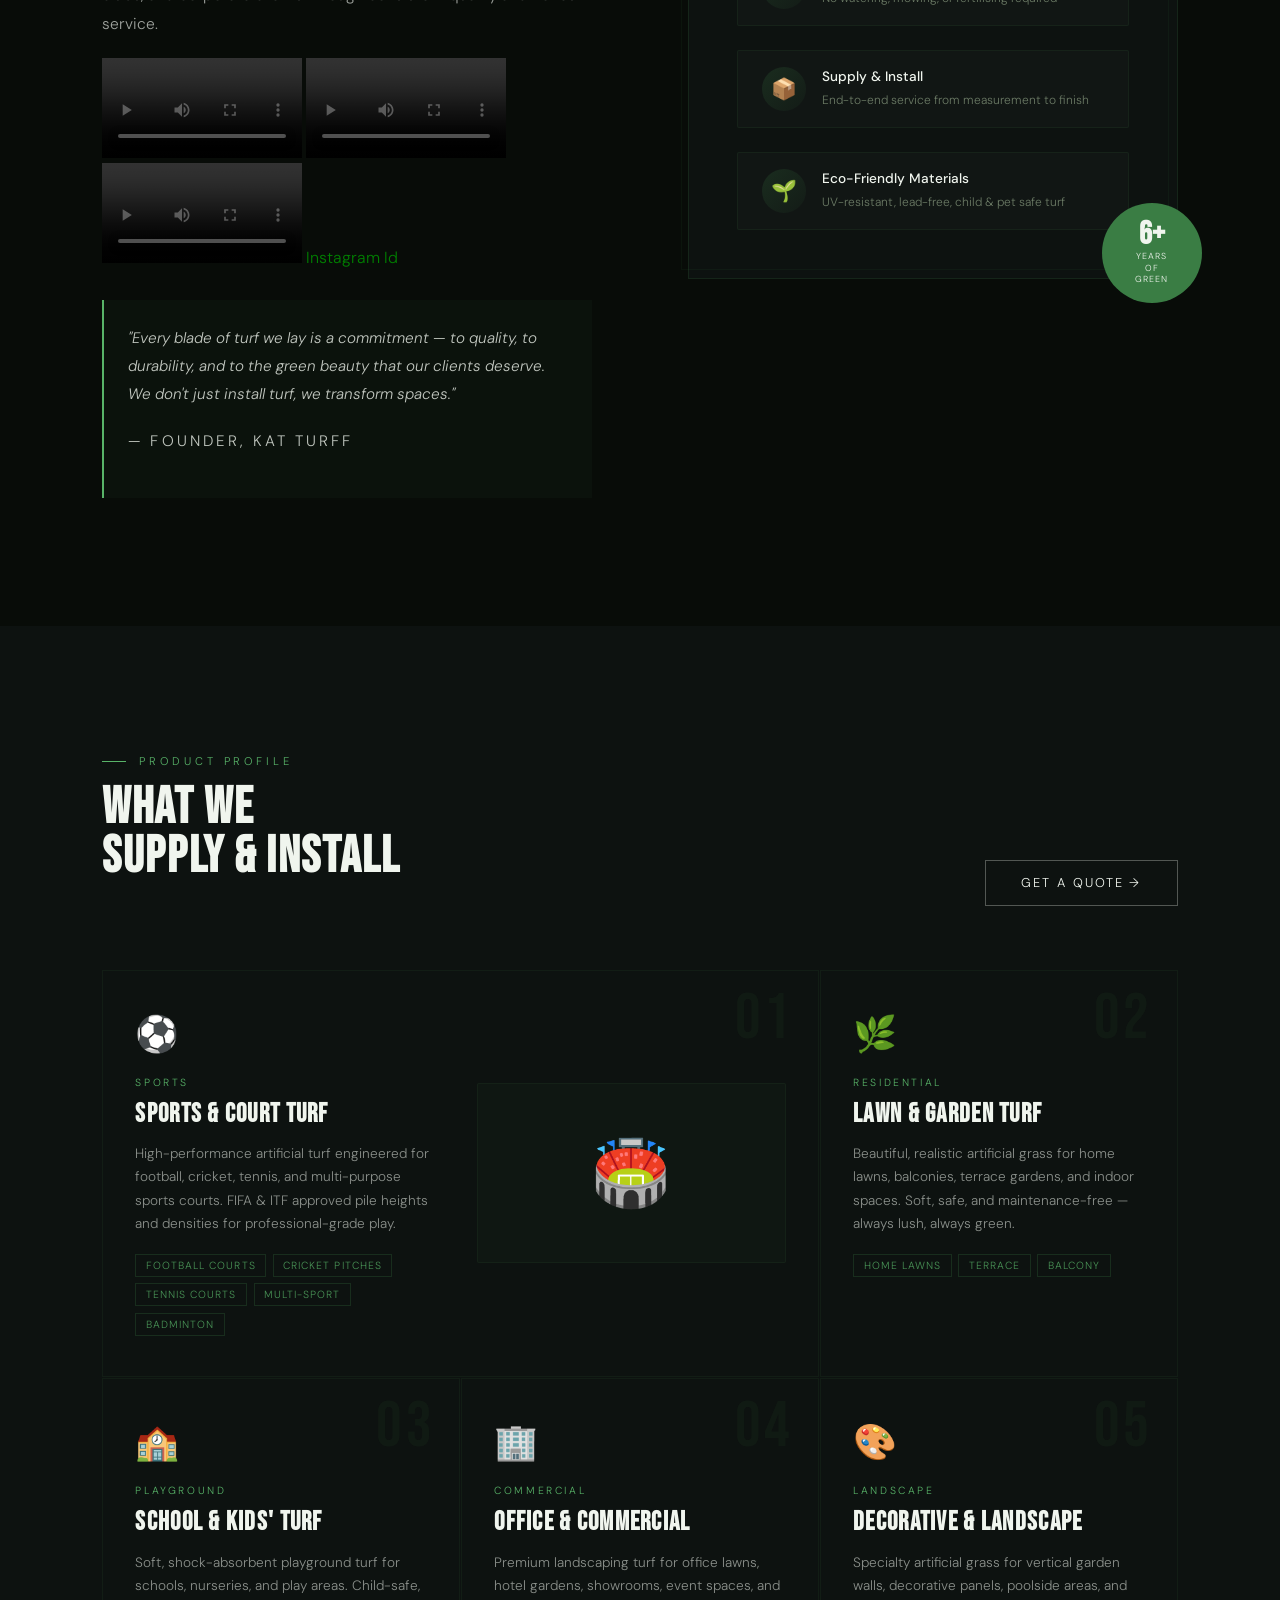
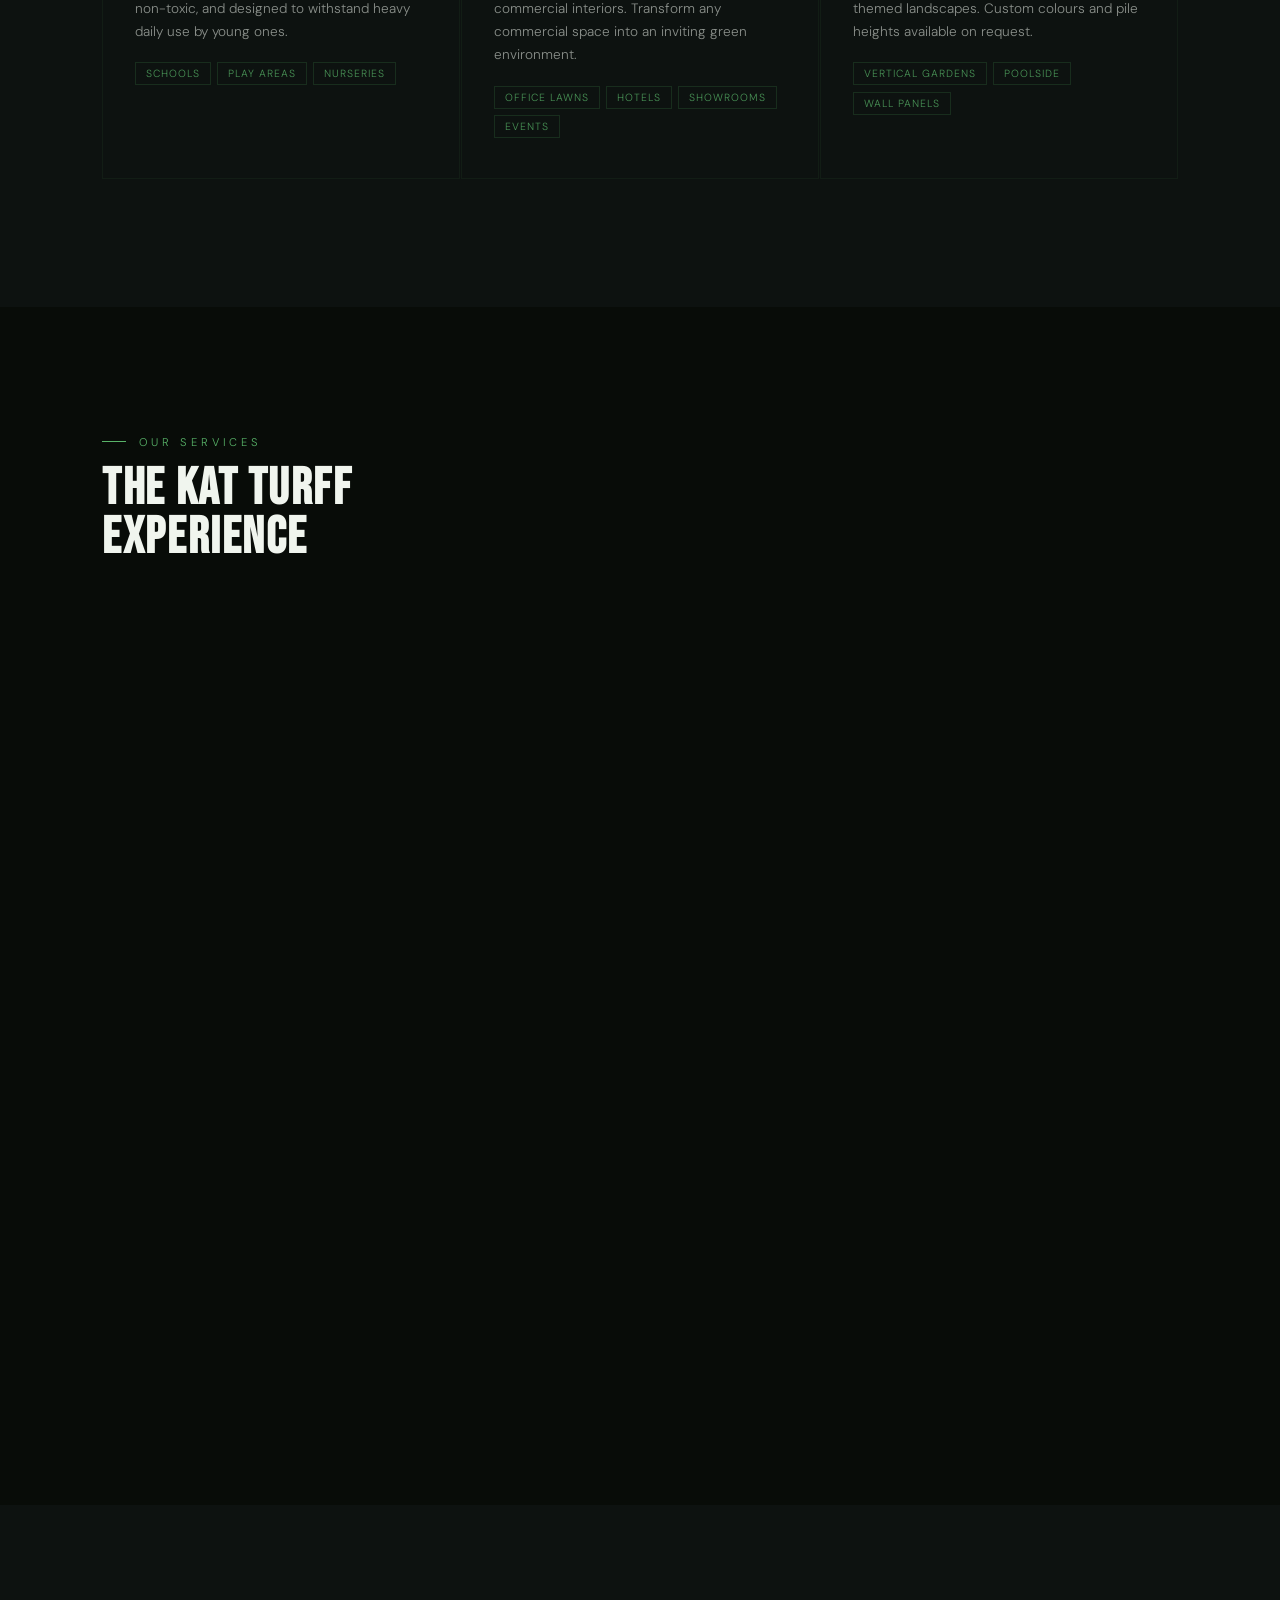
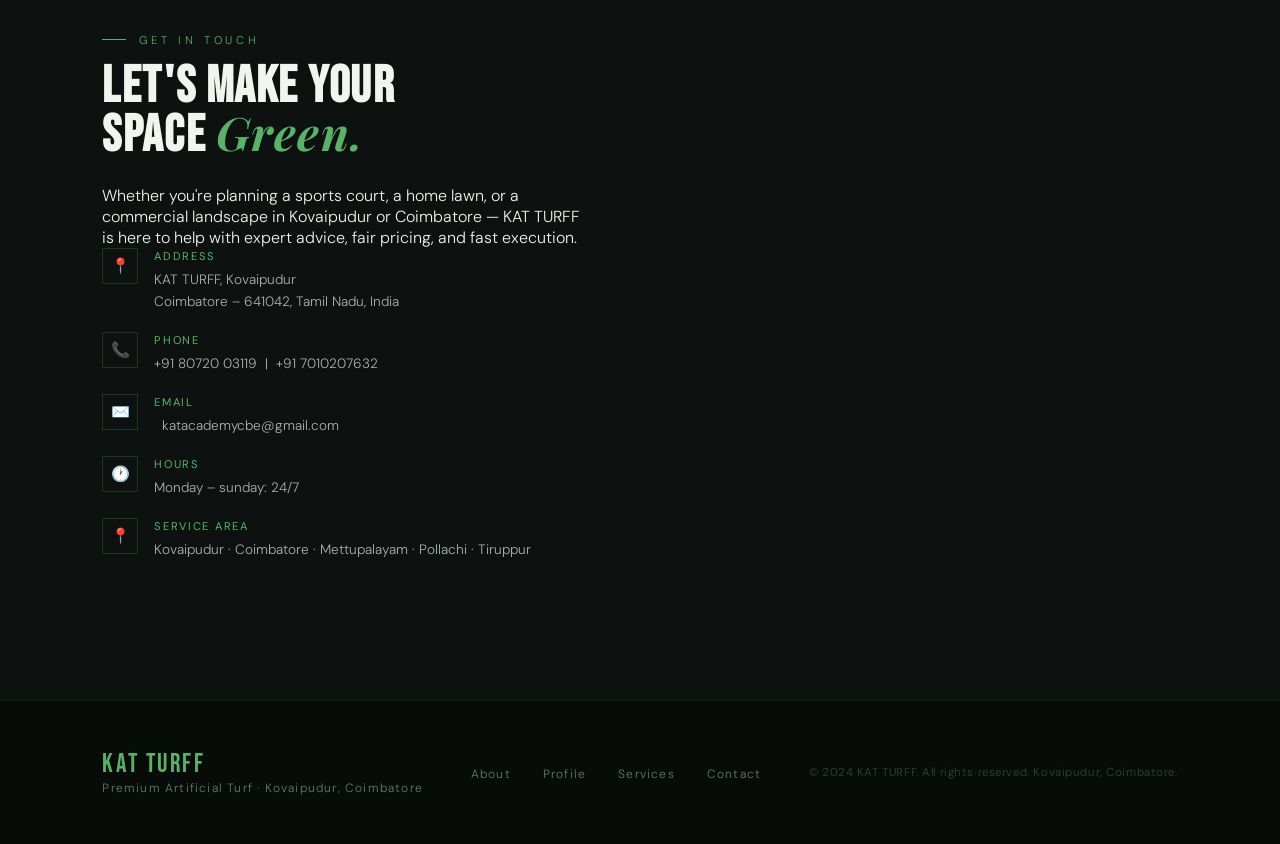
==== commit 53136a05: "yes" ====
--- a/katturff-website.html
+++ b/katturff-website.html
@@ -324,7 +324,7 @@
         <div class="contact-item-icon">✉️</div>
         <div class="contact-item-text">
           <strong>Email</strong>
-          &nbsp; katturf@gmail.com
+          &nbsp; katacademycbe@gmail.com
         </div>
       </div>
       <div class="contact-item">
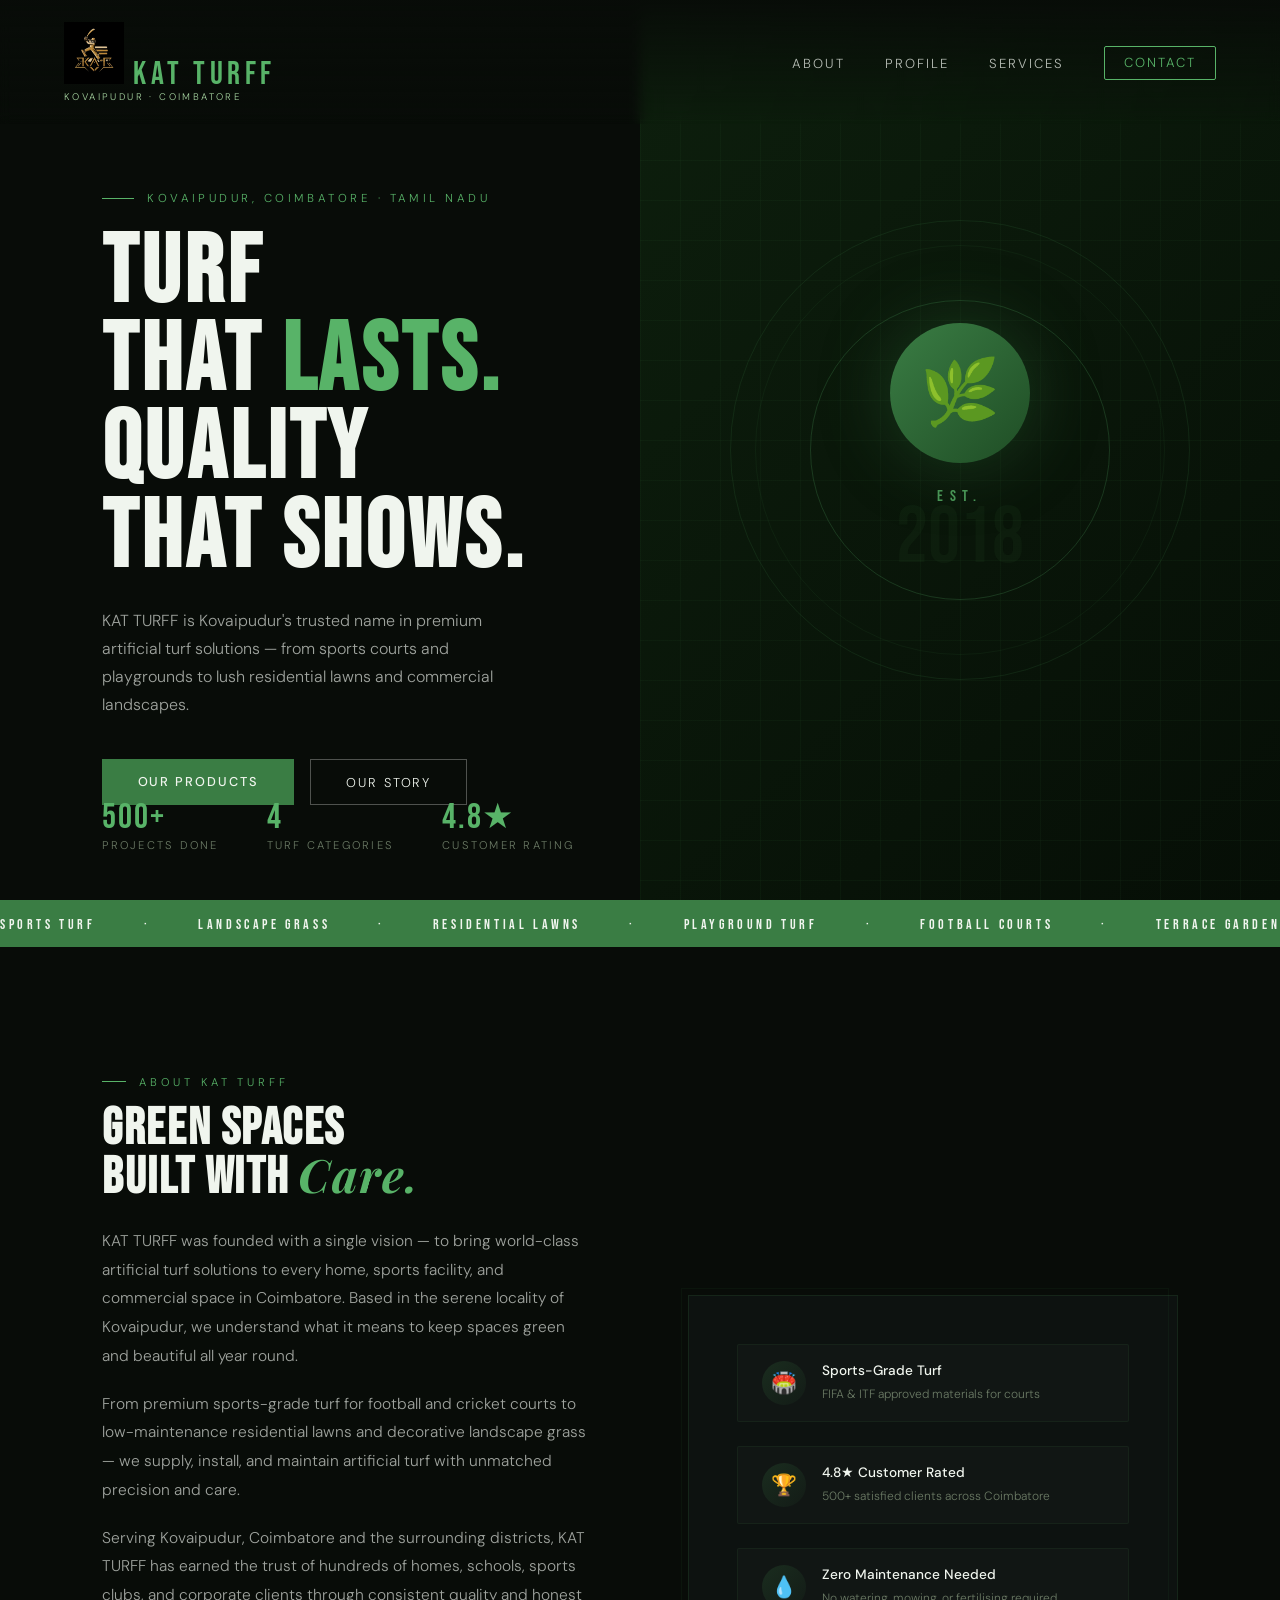
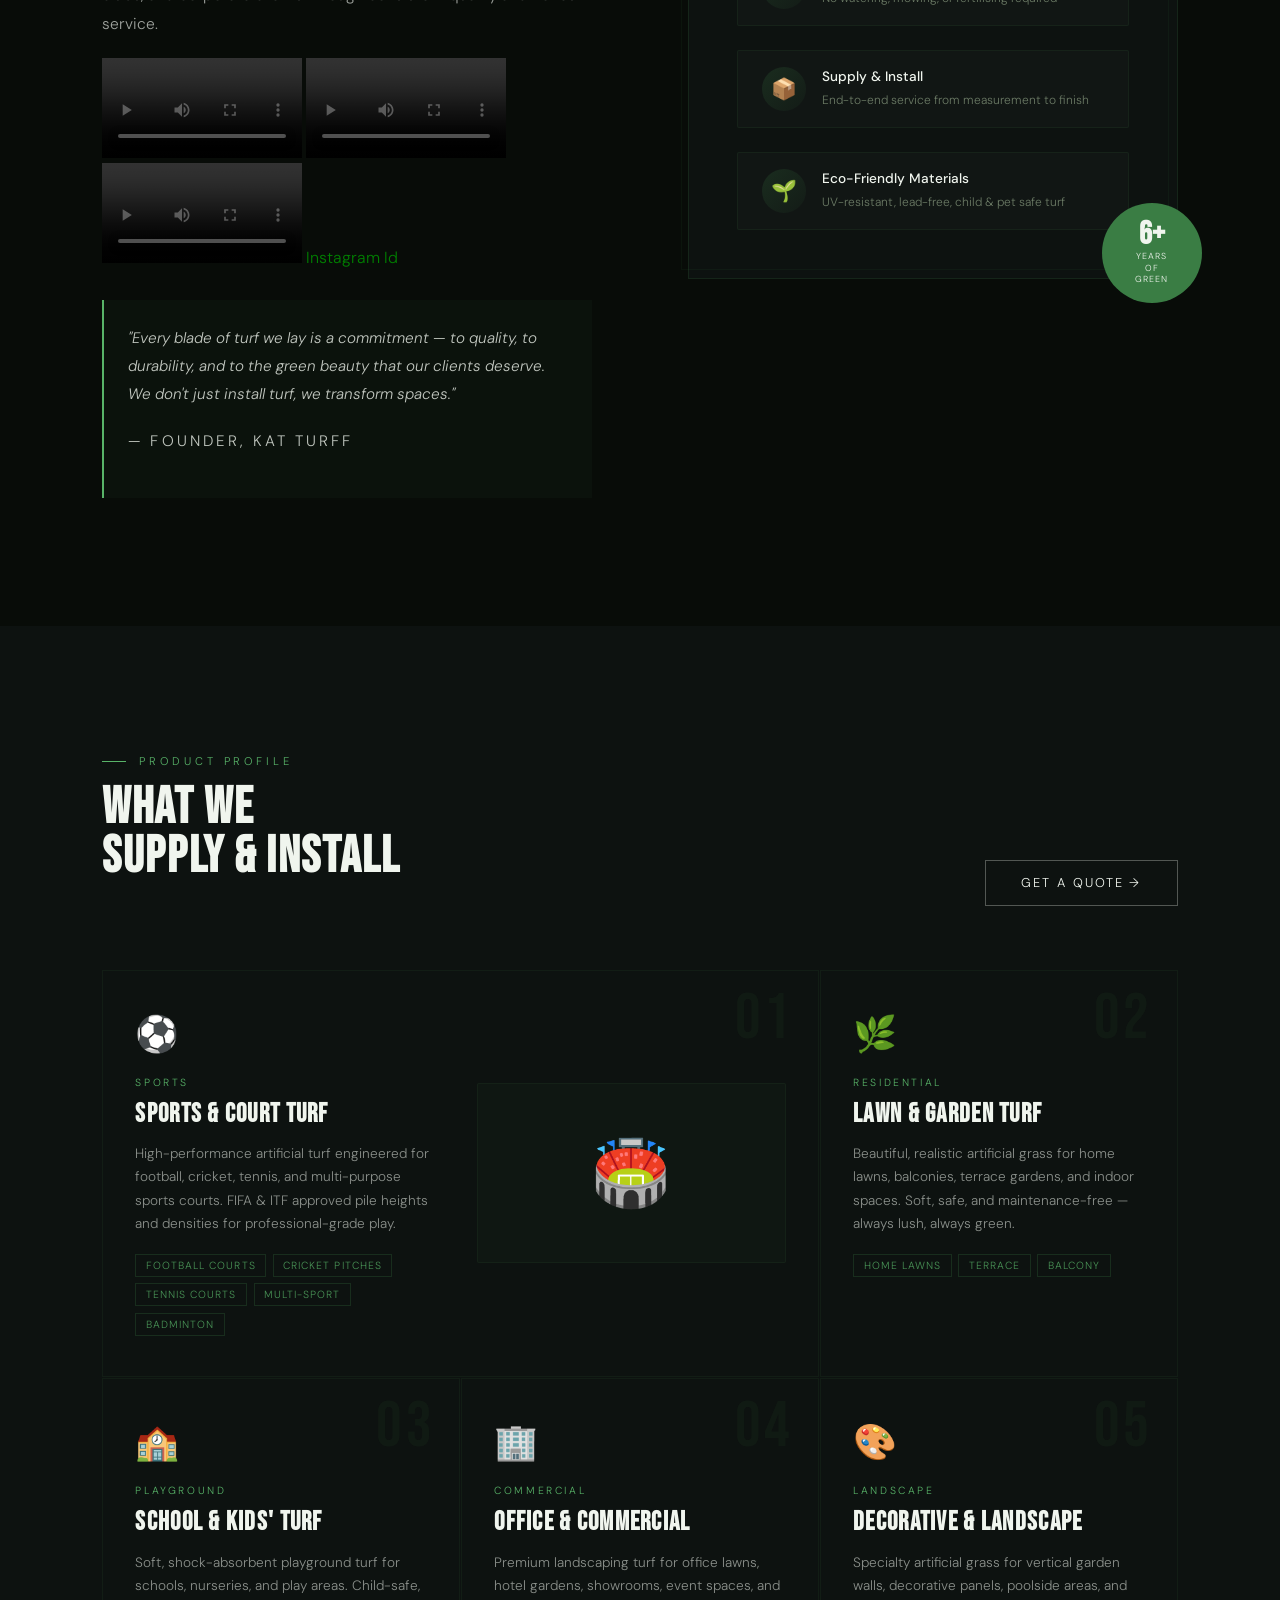
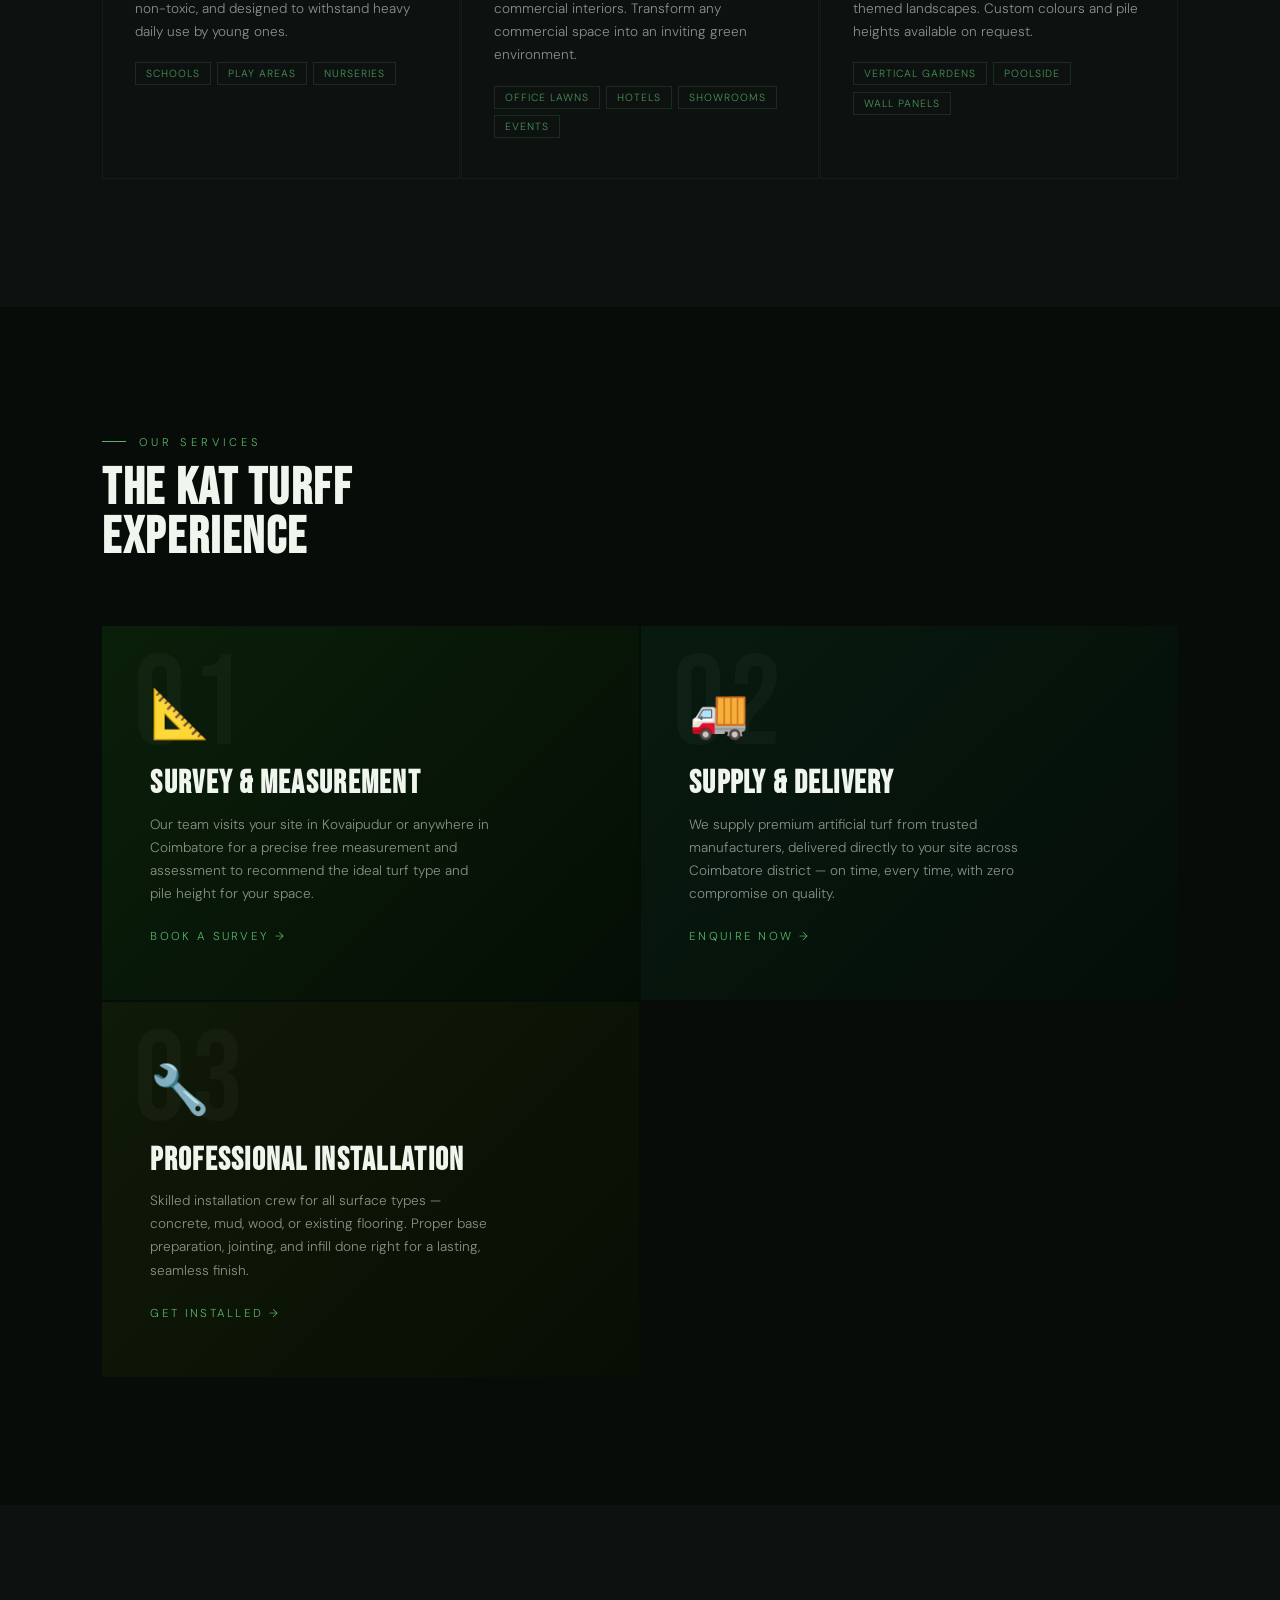
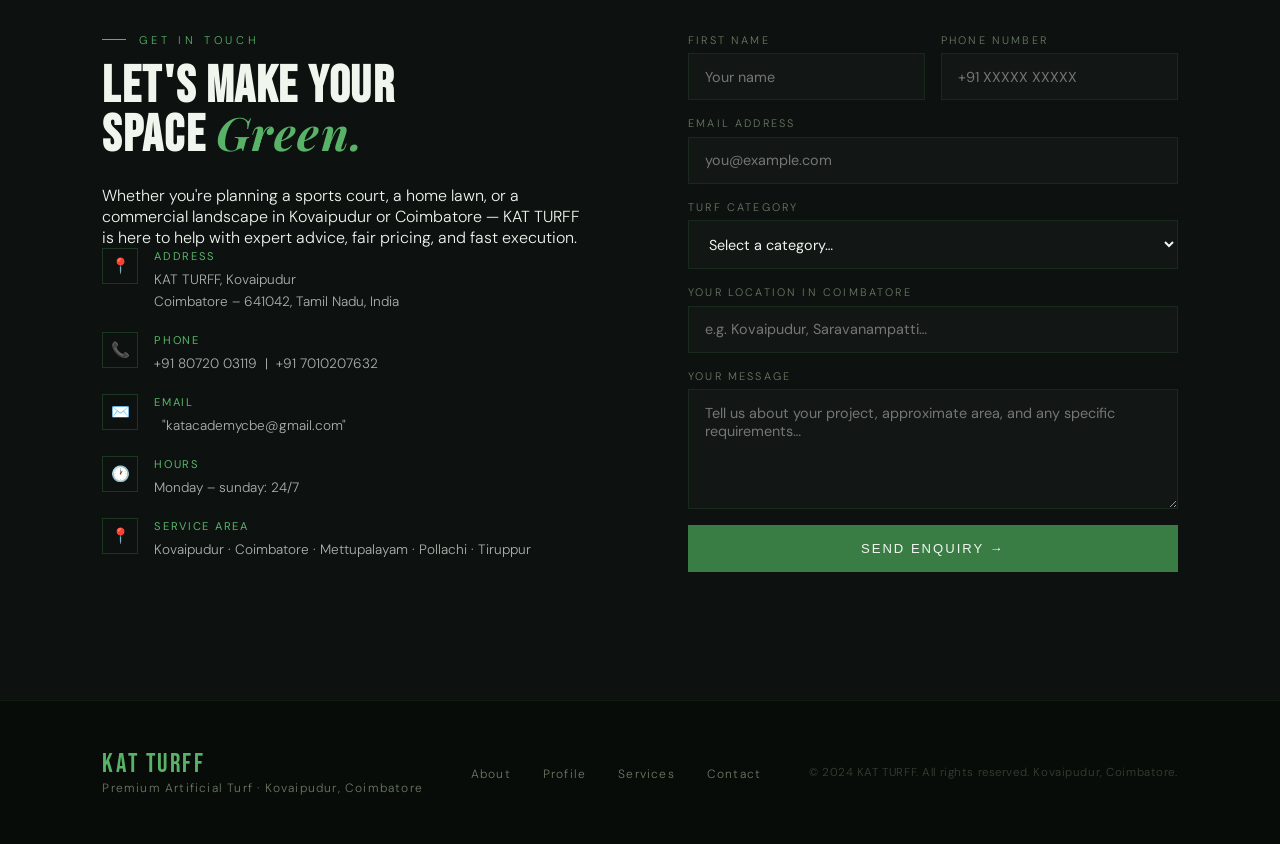
==== commit 463e7048: "first commit" ====
--- a/katturff-website.html
+++ b/katturff-website.html
@@ -324,7 +324,7 @@
         <div class="contact-item-icon">✉️</div>
         <div class="contact-item-text">
           <strong>Email</strong>
-          &nbsp; katacademycbe@gmail.com
+          &nbsp; "katacademycbe@gmail.com"
         </div>
       </div>
       <div class="contact-item">
